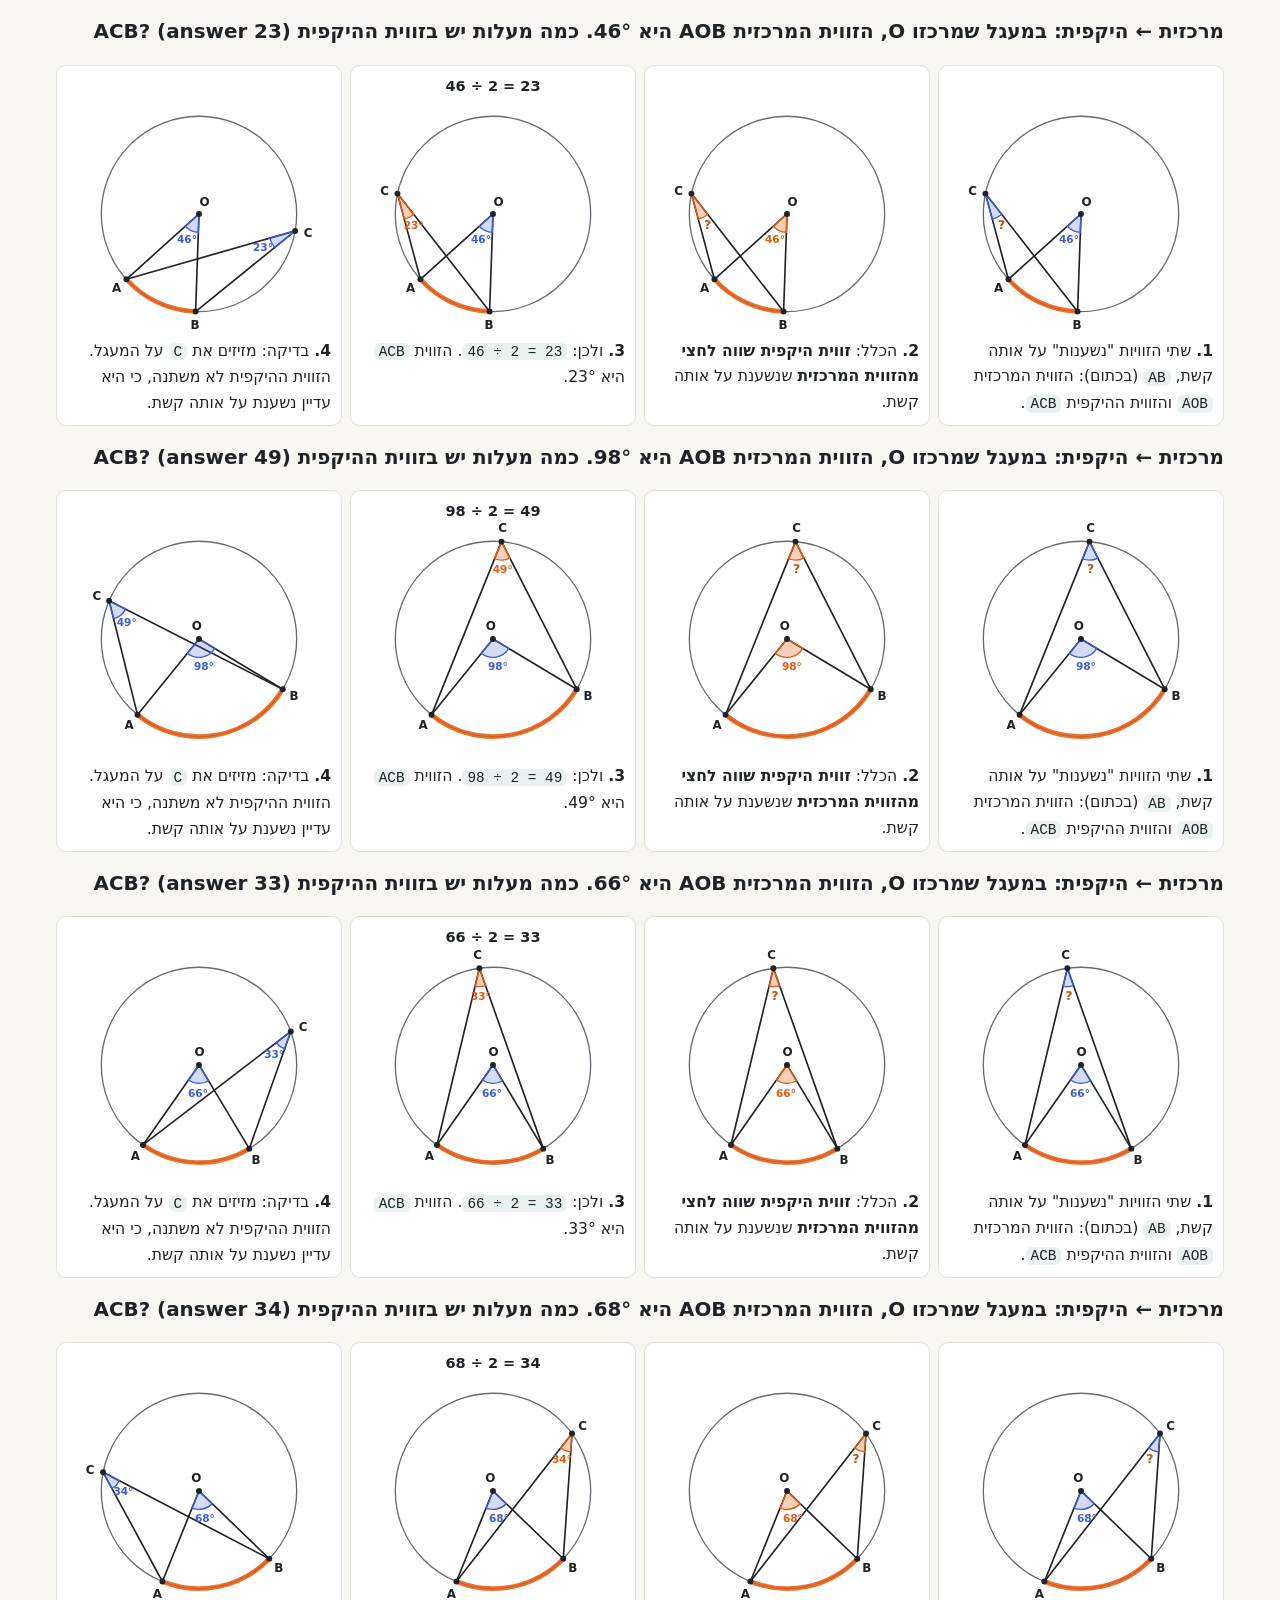
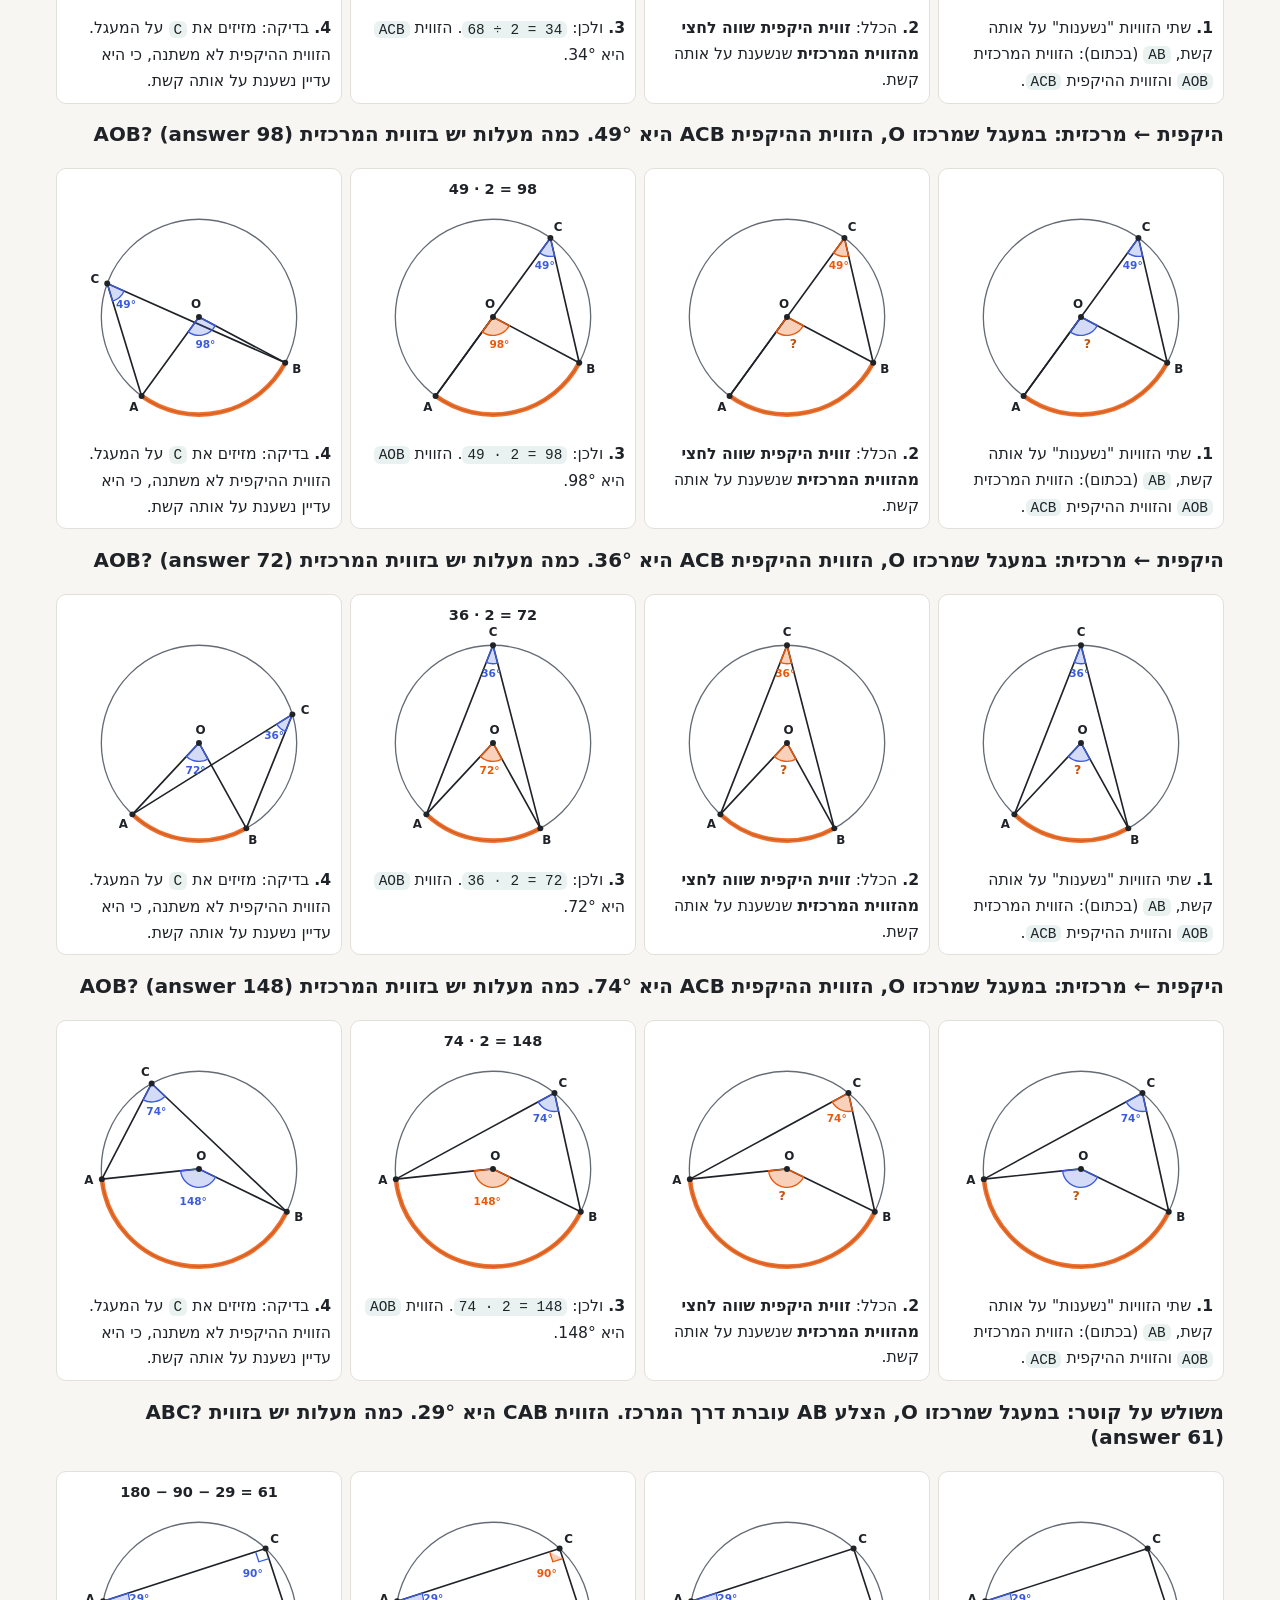
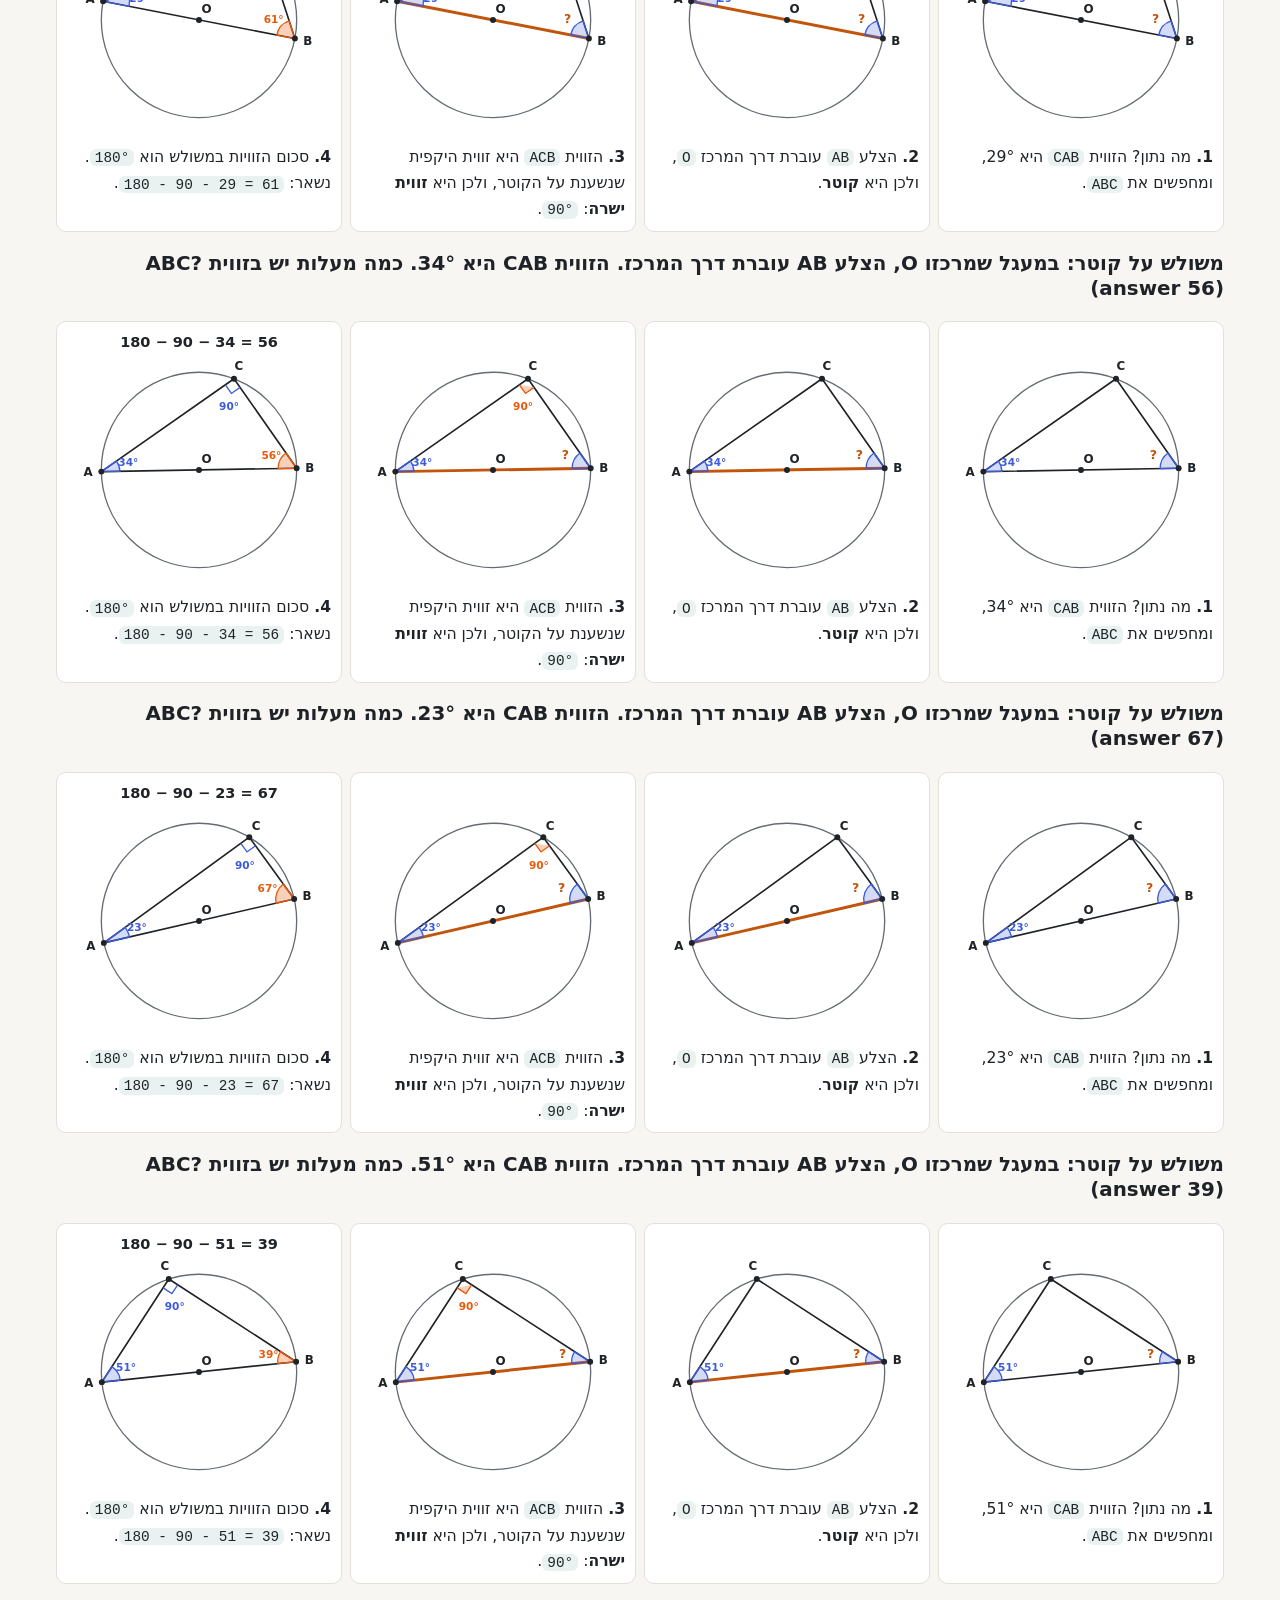
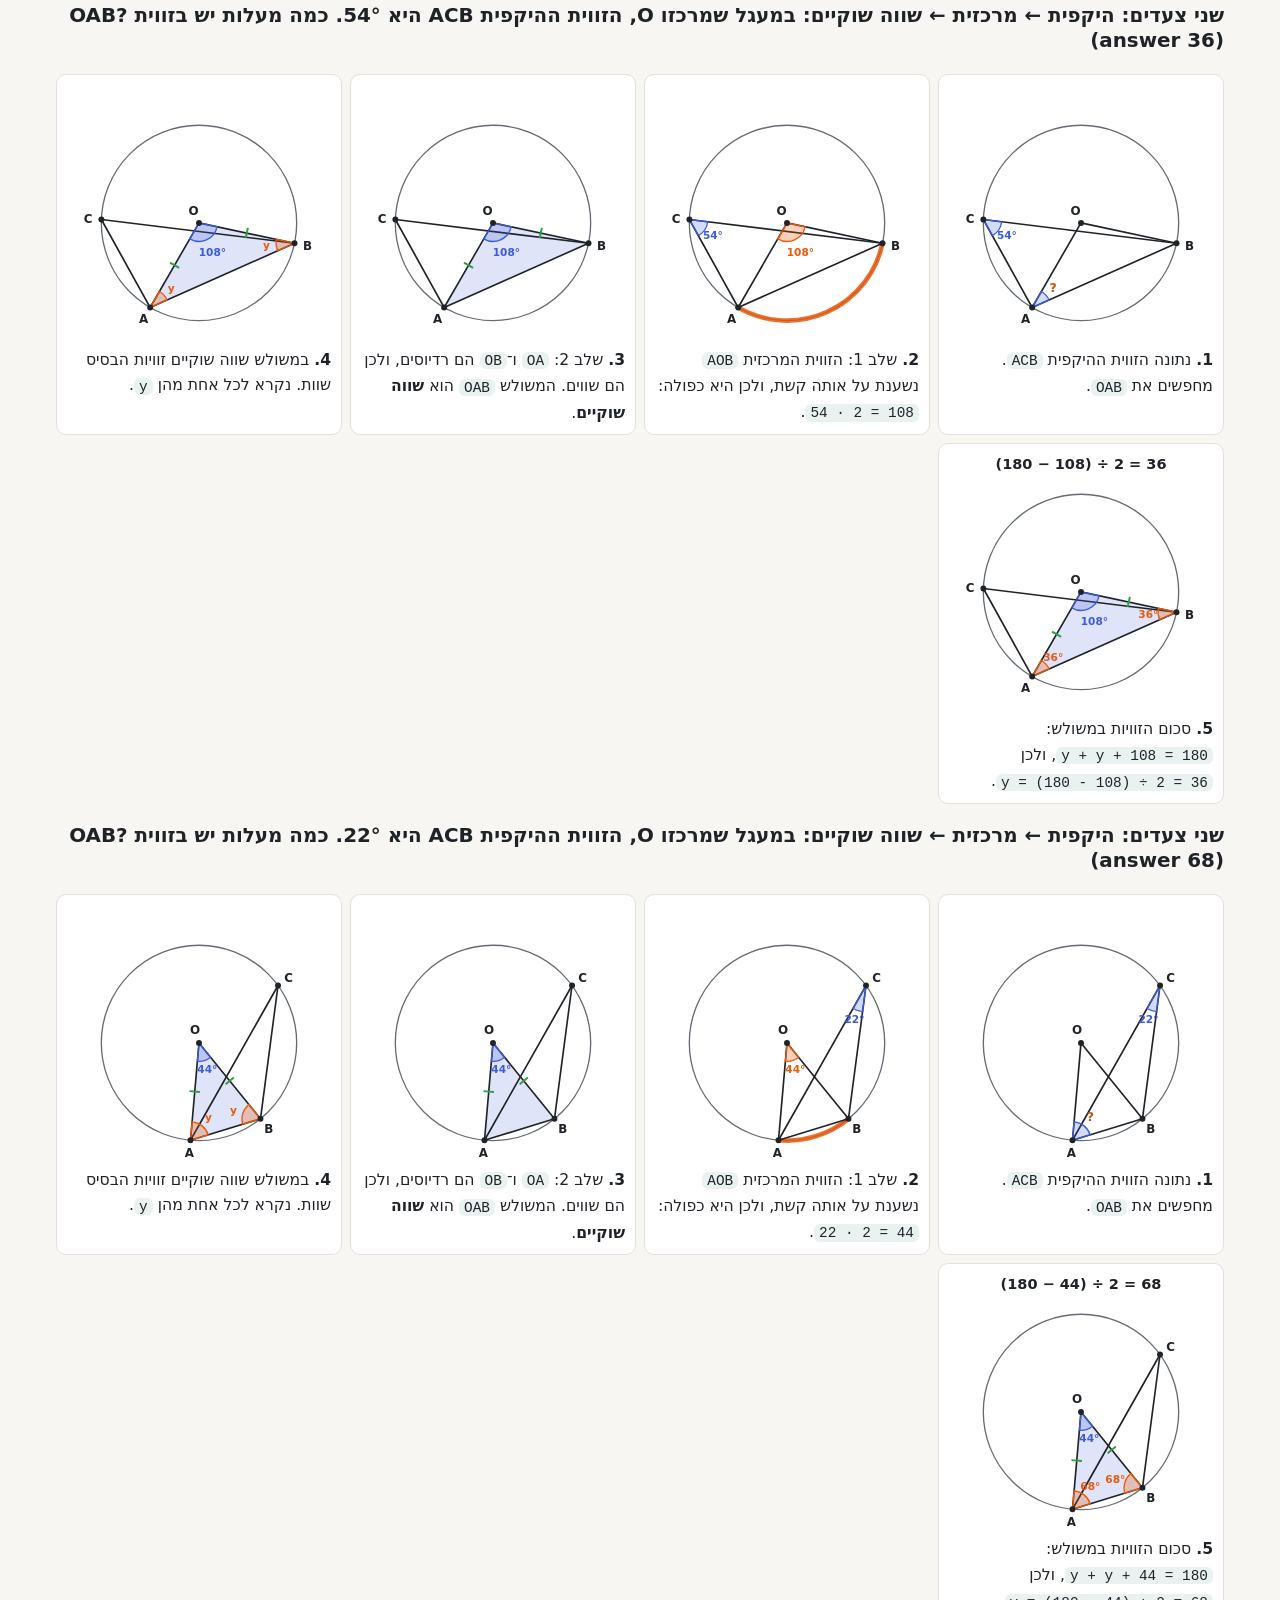
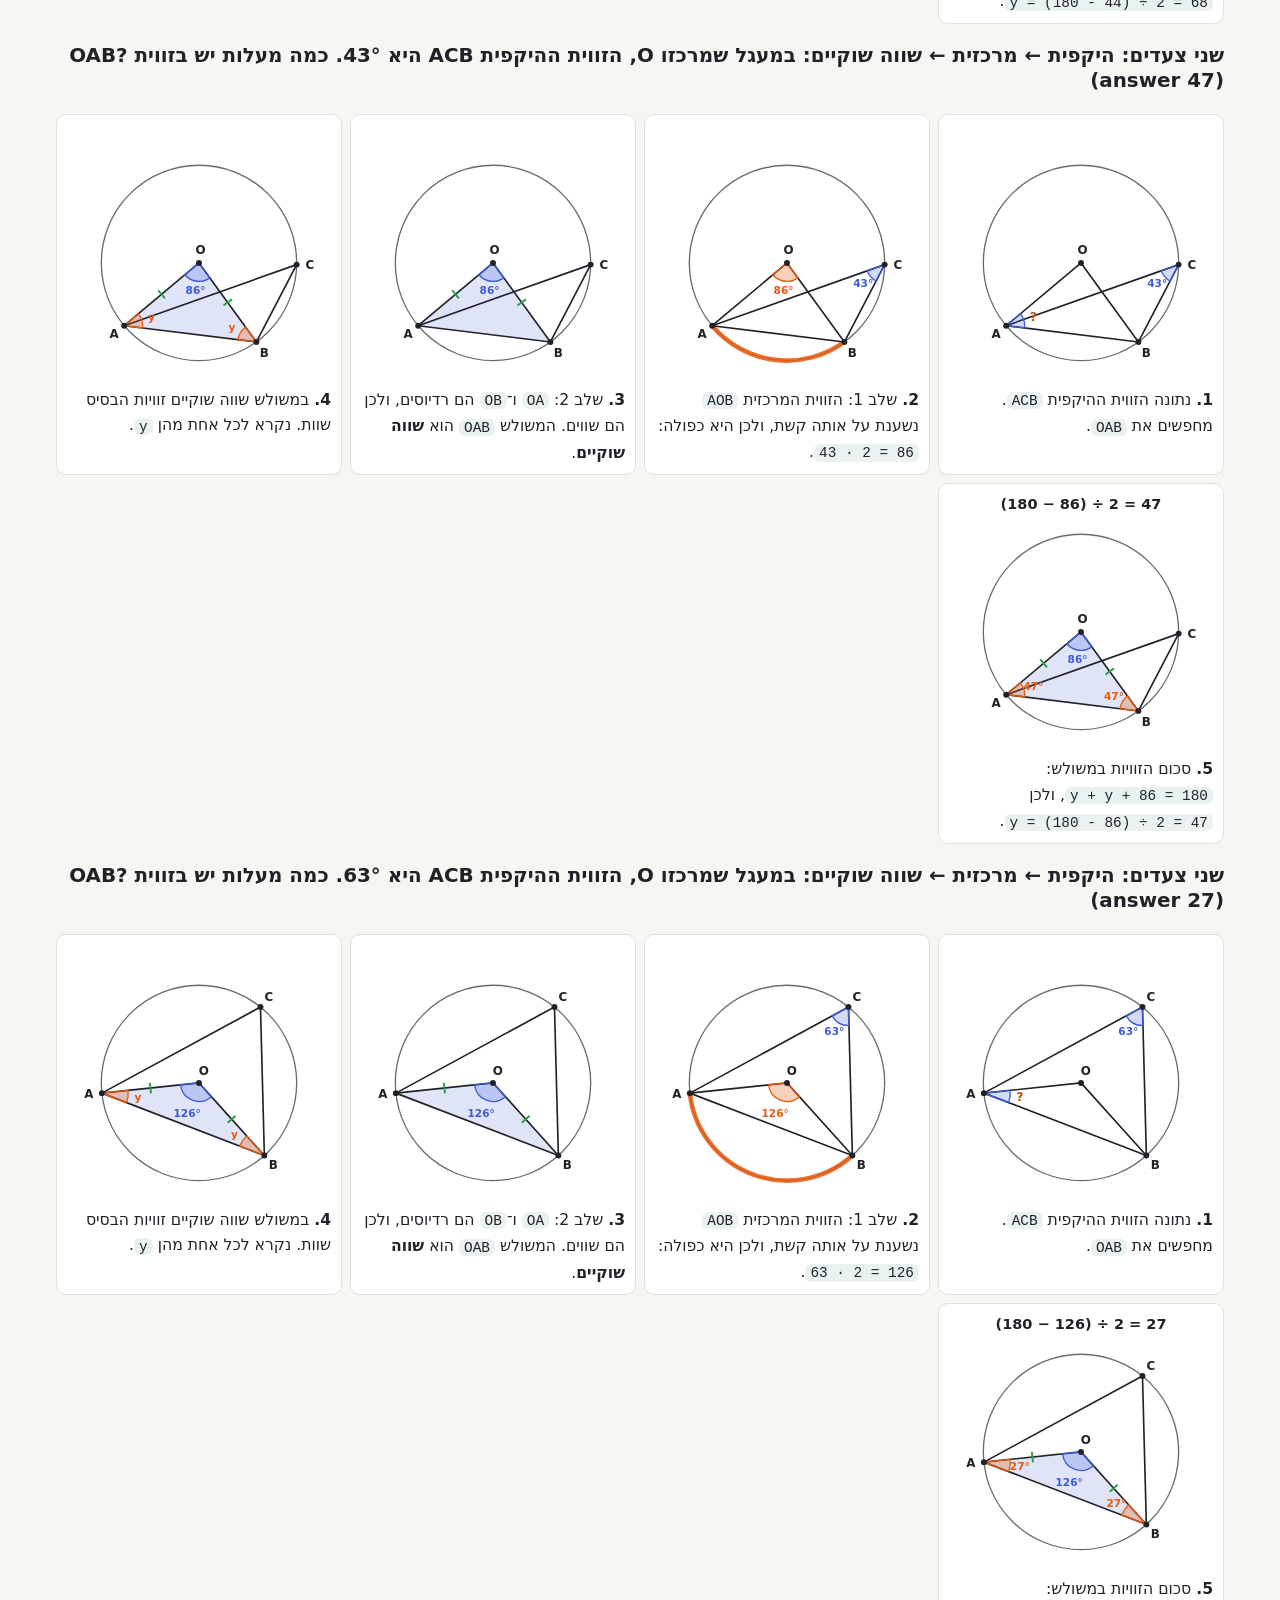
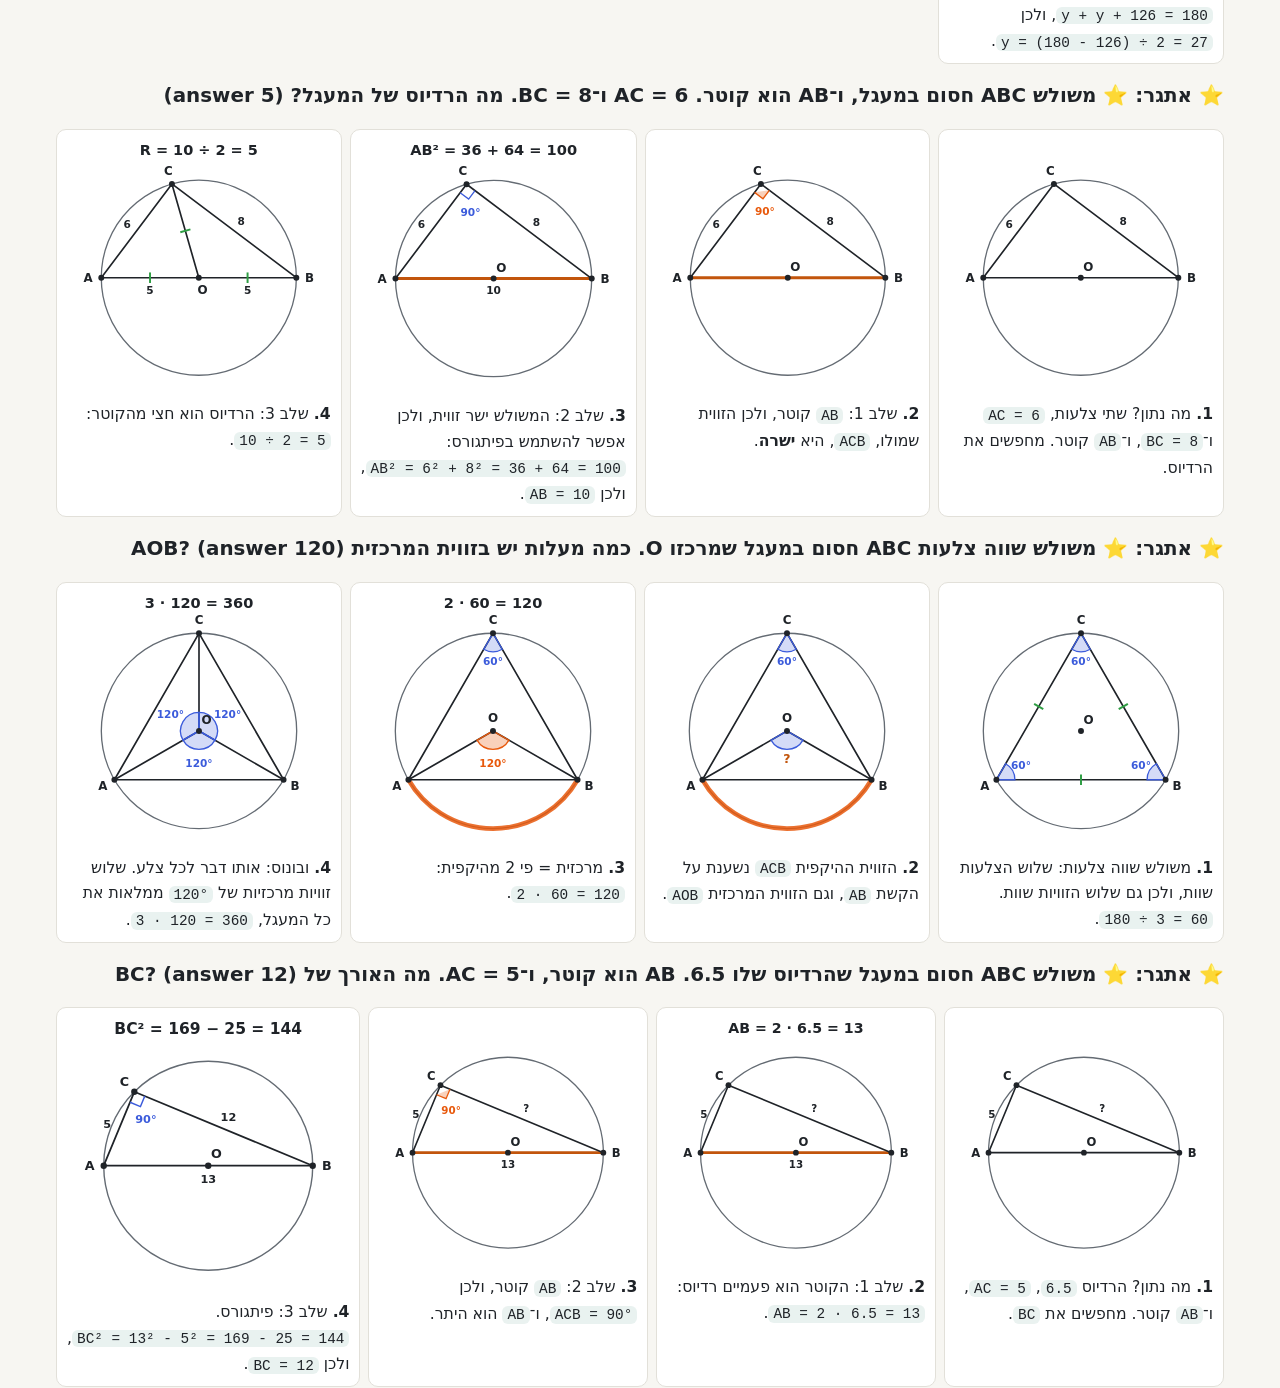
==== dev/solutions.html @ 39407cd6 "Course: triangle in a circle (high school); circle scene; animated exercise solutions Co-Authored-By" ====
<!doctype html>
<html lang="he" dir="rtl"><head><meta charset="utf-8"><title>Solution scenes</title>
<link rel="stylesheet" href="../styles.css"><style>.frames{display:grid;grid-template-columns:repeat(4,1fr);gap:8px}</style></head>
<body><main id="app" style="max-width:1200px;margin:auto"></main>
<script type="module">
// Dev check: every animated solution of a course's exercises, as still frames.
// ?course=<id>&seed=N
import { GENERATORS, rng } from '../js/generators.js';
import { sceneFrames } from '../js/scene.js';
const q = new URLSearchParams(location.search);
const id = q.get('course') || 'triangle-in-circle';
const ex = await (await fetch(`../content/courses/${id}/exercises.json`)).json();
const r = rng(Number(q.get('seed')) || 7);
const app = document.getElementById('app');
let n = 0, bad = 0;
for (const sec of ex.sections) {
  const items = sec.generate ? Array.from({ length: sec.generate.count || 1 }, () => GENERATORS[sec.generate.type](r, sec.generate)) : sec.items;
  for (const it of items) {
    if (!it.scene) continue;
    n++;
    const h = document.createElement('h3'); h.textContent = `${sec.title}: ${it.q.replace(/`/g, '')}  (answer ${it.answer})`; app.append(h);
    try { app.append(sceneFrames(it.scene)); } catch (e) { bad++; app.append(String(e)); }
  }
}
document.title = bad ? `${bad} broken` : `Solutions: ${n} ok`;
</script></body></html>
---- styles.css ----
:root {
  --bg: #f7f6f2;
  --panel: #ffffff;
  --ink: #1f2328;
  --muted: #646b73;
  --line: #e2e0d9;
  --accent: #2f7d6d;
  --accent-ink: #ffffff;
  --pos: #2f7d6d;
  --neg: #c2550c;
  --right: #e3f4ec;
  --right-line: #2f9e6e;
  --wrong: #fbe9e4;
  --wrong-line: #d0583a;
  --shadow: 0 1px 2px rgb(0 0 0 / 6%), 0 4px 14px rgb(0 0 0 / 5%);
  --radius: 14px;
}
@media (prefers-color-scheme: dark) {
  :root:not([data-theme="light"]) {
    --bg: #15171a; --panel: #1f2226; --ink: #e8e6e1; --muted: #9aa1a8; --line: #33373c;
    --accent: #4fb39d; --accent-ink: #0c1412; --pos: #5cc2aa; --neg: #f08a4b;
    --right: #173328; --right-line: #4fb39d; --wrong: #3a211b; --wrong-line: #f08a4b;
    --shadow: none;
  }
}
:root[data-theme="dark"] {
  --bg: #15171a; --panel: #1f2226; --ink: #e8e6e1; --muted: #9aa1a8; --line: #33373c;
  --accent: #4fb39d; --accent-ink: #0c1412; --pos: #5cc2aa; --neg: #f08a4b;
  --right: #173328; --right-line: #4fb39d; --wrong: #3a211b; --wrong-line: #f08a4b;
  --shadow: none;
}

* { box-sizing: border-box; }
html { -webkit-text-size-adjust: 100%; }
body {
  margin: 0; background: var(--bg); color: var(--ink);
  font: 17px/1.65 Rubik, system-ui, "Segoe UI", Arial, sans-serif;
}
a { color: var(--accent); }
h1, h2, h3 { line-height: 1.25; }
code { direction: ltr; unicode-bidi: isolate; font-family: ui-monospace, Consolas, monospace; font-size: .92em;
  background: color-mix(in srgb, var(--accent) 10%, transparent); padding: .05em .35em; border-radius: 6px; white-space: nowrap; }
.muted { color: var(--muted); }
.small { font-size: .85em; }
.row { display: flex; gap: 10px; flex-wrap: wrap; align-items: center; }
.row.end { justify-content: flex-end; }
.loading, .notice { max-width: 760px; margin: 40px auto; padding: 16px; }
.notice { background: var(--wrong); border-radius: var(--radius); }

.btn {
  display: inline-flex; align-items: center; gap: 6px; border: 0; cursor: pointer;
  background: var(--accent); color: var(--accent-ink); font: inherit; font-weight: 500;
  padding: 9px 16px; border-radius: 999px; text-decoration: none;
}
.btn.ghost { background: transparent; color: var(--ink); box-shadow: inset 0 0 0 1.5px var(--line); }
.btn.small { padding: 5px 12px; font-size: .88em; }
.btn:disabled { opacity: .4; cursor: default; }
.btn:focus-visible, .opt:focus-visible, .chip:focus-visible { outline: 3px solid var(--accent); outline-offset: 2px; }

/* layout */
.topbar { display: flex; align-items: baseline; gap: 14px; padding: 14px 16px; max-width: 1100px; margin: 0 auto; }
.brand { font-weight: 700; font-size: 1.3em; color: var(--ink); text-decoration: none; }
.tag { color: var(--muted); font-size: .9em; }
#app { max-width: 1100px; margin: 0 auto; padding: 0 16px 40px; }
.foot { max-width: 1100px; margin: 0 auto; padding: 24px 16px 40px; color: var(--muted); font-size: .85em; border-top: 1px solid var(--line); }

/* home */
.hero { padding: 28px 0 8px; }
.hero h1 { font-size: clamp(1.8em, 5vw, 2.6em); margin: 0 0 6px; }
.hero p { color: var(--muted); margin: 0; font-size: 1.1em; }
.chips { display: flex; gap: 8px; flex-wrap: wrap; margin: 22px 0; }
.chip { border: 0; font: inherit; cursor: pointer; padding: 6px 14px; border-radius: 999px; background: var(--panel); color: var(--ink); box-shadow: inset 0 0 0 1.5px var(--line); }
.chip.on { background: var(--ink); color: var(--bg); box-shadow: none; }
.grade { scroll-margin-top: 16px; }
.grade h2 { margin: 30px 0 12px; }
.grid { display: grid; gap: 18px; grid-template-columns: repeat(auto-fill, minmax(250px, 1fr)); }
.card { display: flex; flex-direction: column; background: var(--panel); border-radius: var(--radius); overflow: hidden; color: inherit; text-decoration: none; box-shadow: var(--shadow); border: 1px solid var(--line); transition: transform .15s; }
a.card:hover { transform: translateY(-3px); }
.card.soon { opacity: .65; }
.cover { position: relative; height: 120px; display: grid; place-items: center; font-size: 56px;
  background: linear-gradient(135deg, var(--c), color-mix(in srgb, var(--c) 55%, #000)); }
.badge { position: absolute; top: 10px; inset-inline-start: 10px; font-size: 12px; background: #fff; color: #222; padding: 2px 10px; border-radius: 999px; }
.card-body { padding: 14px 16px 16px; display: flex; flex-direction: column; gap: 4px; flex: 1; }
.card-body h3 { margin: 0; font-size: 1.15em; }
.card-body p { margin: 0; color: var(--muted); font-size: .92em; flex: 1; }
.meta { color: var(--muted); font-size: .82em; margin: 0; }
.card-foot { display: flex; justify-content: space-between; font-size: .82em; color: var(--muted); margin-top: 8px; }
.meter { height: 5px; background: var(--line); border-radius: 9px; overflow: hidden; margin-top: 6px; }
.meter i { display: block; height: 100%; background: var(--accent); }
.backup { display: flex; flex-wrap: wrap; gap: 10px; align-items: center; margin-top: 34px; color: var(--muted); font-size: .9em; }
.my-q { margin-top: 30px; }
.my-q ul { padding: 0; list-style: none; margin: 0; }
.my-q li { display: flex; justify-content: space-between; gap: 10px; align-items: center; padding: 8px 0; border-top: 1px solid var(--line); }

.topbar .nav { margin-inline-start: auto; color: var(--ink); text-decoration: none; font-weight: 500; font-size: .95em; }
.map-banner { display: flex; align-items: center; gap: 14px; margin-top: 22px; padding: 14px 18px; border-radius: var(--radius);
  background: var(--panel); border: 1px solid var(--line); box-shadow: var(--shadow); color: inherit; text-decoration: none; }
.map-banner .big { font-size: 34px; }
.map-banner .go { margin-inline-start: auto; font-size: 1.4em; color: var(--accent); }
.map-banner:hover { border-color: var(--accent); }

/* math map */
.jump { display: flex; gap: 6px; flex-wrap: wrap; margin: 18px 0 4px; font-size: .88em; }
.jump a { padding: 3px 10px; border-radius: 999px; background: var(--panel); border: 1px solid var(--line); color: var(--ink); text-decoration: none; }
.jump a:hover { border-color: var(--accent); }
.map .band { margin: 34px 0 4px; font-size: 1.5em; border-bottom: 2px solid var(--line); padding-bottom: 6px; }
.stage { scroll-margin-top: 16px; }
.stage h3 { margin: 18px 0 10px; }
.topics { display: grid; gap: 8px; grid-template-columns: repeat(auto-fill, minmax(230px, 1fr)); }
.topic { display: flex; align-items: center; gap: 8px; padding: 9px 12px; border-radius: 10px; font-size: .93em; line-height: 1.35;
  background: var(--panel); border: 1px solid var(--line); border-inline-start: 4px solid var(--c); color: var(--muted);
  text-decoration: none; transition: opacity .2s, transform .15s; }
.topic .te { flex: none; }
.topic.live { color: var(--ink); font-weight: 500; background: color-mix(in srgb, var(--c) 10%, var(--panel)); }
.topic.live:hover { transform: translateY(-2px); }
.topic .ts { margin-inline-start: auto; font-size: .82em; color: var(--accent); white-space: nowrap; }
.topic.dim { opacity: .18; }

/* course */
.crumbs { font-size: .88em; color: var(--muted); padding: 10px 0; }
.course-hero { display: flex; gap: 22px; align-items: center; padding: 24px; border-radius: var(--radius); color: #fff;
  background: linear-gradient(135deg, var(--c), color-mix(in srgb, var(--c) 50%, #000)); }
.course-hero .big { font-size: 72px; }
.course-hero h1 { margin: 2px 0 6px; }
.course-hero p { margin: 0 0 14px; opacity: .92; }
.course-hero .meta { color: #fff; opacity: .8; }
.course-hero .btn { background: #fff; color: #1f2328; }
.course-hero .btn.ghost { background: transparent; color: #fff; box-shadow: inset 0 0 0 1.5px rgb(255 255 255 / 60%); }
.panel { background: var(--panel); border: 1px solid var(--line); border-radius: var(--radius); padding: 6px 20px 16px; margin-top: 18px; }
.outcomes { columns: 2 220px; padding-inline-start: 20px; }
.lessons { list-style: none; padding: 0; margin: 0; }
.lessons a { display: flex; gap: 12px; align-items: center; padding: 10px 4px; border-top: 1px solid var(--line); color: inherit; text-decoration: none; }
.lessons a:hover .lt { color: var(--accent); }
.lessons .lt { flex: 1; font-weight: 500; }
.num { width: 30px; height: 30px; border-radius: 50%; display: grid; place-items: center; background: var(--line); font-size: .85em; flex: none; }
.num.done { background: var(--accent); color: var(--accent-ink); }

/* lesson */
.toolbar { display: flex; gap: 8px; flex-wrap: wrap; margin-bottom: 6px; }
.lesson { max-width: 760px; }
.lesson h1 { font-size: 2em; margin: 14px 0 8px; }
.lesson h2 { margin-top: 1.6em; }
.lesson-stuck, .quiz, .lesson-nav { max-width: 760px; }
/* "> 📜 סיפור" / "> 🛒 בחיים" / "> 💡" callout boxes */
.lesson blockquote { margin: 18px 0; padding: 10px 16px; border-radius: 12px; border-inline-start: 4px solid var(--accent);
  background: color-mix(in srgb, var(--accent) 8%, var(--panel)); }
.lesson blockquote p { margin: 6px 0; }
.lesson-stuck { margin: 18px 0; }
.lesson-nav { display: flex; justify-content: space-between; gap: 10px; margin-top: 26px; flex-wrap: wrap; }
.scene-slot { margin: 20px 0; }
.scene { margin: 0; background: var(--panel); border: 1px solid var(--line); border-radius: var(--radius); padding: 12px 14px; box-shadow: var(--shadow); }
.scene-cap { min-height: 3.3em; margin: 4px 2px 10px; font-size: 1.05em; }
.scene-bar { display: flex; justify-content: space-between; align-items: center; }
.scene-count { color: var(--muted); font-size: .85em; }
.stuck { margin-top: 8px; }
.frames { display: none; grid-template-columns: repeat(auto-fill, minmax(260px, 1fr)); gap: 12px; }
.frame { margin: 0; background: var(--panel); border: 1px solid var(--line); border-radius: 10px; padding: 8px 10px; font-size: .92em; }
body.static .scene { display: none; }
body.static .frames { display: grid; }

/* number line svg */
.nl { width: 100%; height: auto; display: block; direction: ltr; cursor: pointer; user-select: none; }
.nl .axis { stroke: var(--ink); stroke-width: 2; }
.nl .tick { stroke: var(--ink); stroke-width: 1.5; }
.nl .tick.zero { stroke-width: 3; }
.nl .tick-label { fill: var(--muted); font-size: 15px; font-family: Rubik, system-ui, sans-serif; }
.nl .tick-label.zero { fill: var(--ink); font-weight: 700; }
.nl .pt { fill: var(--accent); transform-box: fill-box; transform-origin: center; }
.nl .pt.pop { animation: pop .45s ease-out both; }
.nl .arc { fill: none; stroke-width: 3; stroke-linecap: round; }
.nl .arc.pos { stroke: var(--pos); } .nl .arc.neg { stroke: var(--neg); }
.nl .head.pos { fill: var(--pos); } .nl .head.neg { fill: var(--neg); }
.nl .arc-label { font: 700 16px Rubik, system-ui, sans-serif; }
.nl .arc-label.pos { fill: var(--pos); } .nl .arc-label.neg { fill: var(--neg); }
.nl .nl-label { fill: var(--ink); font: 700 22px Rubik, system-ui, sans-serif; }
.nl .marker text { font-size: 30px; }
.blocks .rod { fill: color-mix(in srgb, var(--accent) 75%, var(--panel)); stroke: var(--accent); stroke-width: 1.5; }
.blocks .rod-line { stroke: var(--panel); stroke-width: 1; opacity: .7; }
.blocks .one { fill: #e8a33d; stroke: #b7791f; stroke-width: 1.5; }
.blocks .one.gone { opacity: .25; }
.shapes .shape, .shape-fig .shape { fill: color-mix(in srgb, #3b5bdb 16%, var(--panel)); stroke: #3b5bdb; stroke-width: 3; stroke-linejoin: round; }
.shapes .corner { fill: var(--neg); }
.shapes .side { stroke: var(--neg); stroke-width: 6; stroke-linecap: round; }
.shapes .mark { transform-box: fill-box; transform-origin: center; }
.shapes .mark-n { font: 700 15px Rubik, system-ui, sans-serif; fill: var(--neg); }
.shapes .shape-name { font-size: 17px; fill: var(--ink); }
.measure .bar { stroke-width: 2; }
.measure .bar-0 { fill: #f2b84b; stroke: #b7791f; }
.measure .bar-1 { fill: #7fb7e6; stroke: #2f6fa8; }
.measure .bar-2 { fill: #9bd3a8; stroke: #2f7d4f; }
.measure .bar-3 { fill: #e6a0c4; stroke: #a8326e; }
.measure .unit-tick { stroke: rgb(0 0 0 / 40%); stroke-width: 1.5; }
.measure .unit-n { font: 700 18px Rubik, system-ui, sans-serif; fill: var(--ink); }
.measure .bar-name { font-size: 17px; fill: var(--ink); }
.balance .stand { fill: var(--line); stroke: var(--muted); stroke-width: 2; }
.balance .beam { stroke: var(--ink); stroke-width: 6; stroke-linecap: round; }
.balance .string { stroke: var(--muted); stroke-width: 1.5; }
.balance .pan { fill: color-mix(in srgb, var(--accent) 25%, var(--panel)); stroke: var(--accent); stroke-width: 2; }
.balance .items { font-size: 30px; }
svg.circle { max-width: 420px; margin-inline: auto; display: block; }
.circle .rim { fill: none; stroke: var(--muted); stroke-width: 2; }
.circle .cseg { stroke: var(--ink); stroke-width: 2.5; stroke-linecap: round; }
.circle .cseg.hot { stroke: var(--neg); stroke-width: 4.5; }
.circle .cfill { fill: color-mix(in srgb, #3b5bdb 16%, transparent); stroke: none; }
.circle .carc { fill: none; stroke: #e8590c; stroke-width: 7; stroke-linecap: round; opacity: .85; }
.circle .cbis { stroke: #2f9e44; stroke-width: 2; stroke-dasharray: 7 5; }
.circle .cmid { fill: #2f9e44; }
.circle .cmark { stroke: #2f9e44; stroke-width: 3; }
.circle .cang { fill: color-mix(in srgb, #3b5bdb 22%, transparent); stroke: #3b5bdb; stroke-width: 2; }
.circle .cang.sq { fill: none; }
.circle .cang.hot { fill: color-mix(in srgb, #e8590c 28%, transparent); stroke: #e8590c; }
.circle .cang-l { font: 700 16px Rubik, system-ui, sans-serif; fill: #3b5bdb; }
.circle .cang-l.hot { fill: #e8590c; }
.circle .cang-l.q { fill: var(--neg); font-size: 19px; }
.circle .cside { font: 700 16px Rubik, system-ui, sans-serif; fill: var(--ink); }
.circle .cpt { fill: var(--ink); }
.circle .cpt-l { font: 700 18px Rubik, system-ui, sans-serif; fill: var(--ink); }
.fig.circle-fig { width: min(100%, 260px); }
.ex-sol .scene { margin-top: 10px; }
.fig.fig-wide { width: min(100%, 460px); }
.blocks .cross { stroke: var(--neg); stroke-width: 2.5; stroke-linecap: round; }
@keyframes pop { from { transform: scale(0); } 70% { transform: scale(1.4); } to { transform: scale(1); } }

/* questions */
.quiz h2 { margin-bottom: 4px; }
.q { padding: 14px 0; border-top: 1px solid var(--line); }
.q-prompt { font-weight: 500; margin: 0 0 10px; }
.q-opts { display: grid; gap: 8px; grid-template-columns: repeat(auto-fit, minmax(130px, 1fr)); }
.opt { font: inherit; text-align: center; cursor: pointer; padding: 10px 12px; border-radius: 10px; background: var(--bg); color: var(--ink); border: 1.5px solid var(--line); }
.opt:hover:not(:disabled) { border-color: var(--accent); }
.opt:disabled { cursor: default; }
.opt.right { background: var(--right); border-color: var(--right-line); }
.opt.wrong { background: var(--wrong); border-color: var(--wrong-line); }
.q-expl { margin: 10px 0 0; }
.quiz-result { padding-top: 10px; border-top: 1px solid var(--line); }

/* exercises page */
.ex-head h1 { margin: 6px 0 4px; }
.ex-score { position: sticky; top: 0; z-index: 1; background: var(--bg); padding: 10px 0; display: flex; align-items: center; gap: 12px; }
.ex-score .meter { flex: 1; margin: 0; }
.ex-score .sc { font-weight: 500; white-space: nowrap; }
.ex-list { max-width: 760px; }
.ex-sec { margin: 26px 0 8px; font-size: 1.25em; }
.ex { display: flex; gap: 12px; padding: 14px; margin-bottom: 10px; background: var(--panel); border: 1px solid var(--line); border-radius: var(--radius); break-inside: avoid; }
.ex.ok { border-color: var(--right-line); background: color-mix(in srgb, var(--right) 55%, var(--panel)); }
.ex-n { flex: none; width: 30px; height: 30px; border-radius: 50%; display: grid; place-items: center; background: var(--line); font-size: .85em; font-weight: 500; }
.ex.ok .ex-n { background: var(--right-line); color: #fff; }
.ex-body { flex: 1; min-width: 0; }
.ex .q-opts { display: flex; flex-wrap: wrap; gap: 8px; }
.ex .opt { min-width: 64px; padding: 7px 16px; }
.ex-form { display: flex; gap: 8px; align-items: center; flex-wrap: wrap; }
.ex-form input { font: inherit; width: 8em; padding: 7px 10px; border-radius: 10px; border: 1.5px solid var(--line); background: var(--bg); color: var(--ink); text-align: center; }
.ex-form input:focus { outline: 3px solid color-mix(in srgb, var(--accent) 40%, transparent); border-color: var(--accent); }
.ex-form input.bad { border-color: var(--wrong-line); }
.ex-fb { margin: 8px 0 0; }
.ex-tools { display: flex; gap: 8px; flex-wrap: wrap; margin-top: 10px; }
.ex-hint, .ex-sol { margin-top: 10px; padding: 8px 12px; border-radius: 10px; background: color-mix(in srgb, var(--accent) 8%, var(--panel)); }
.fig { width: min(100%, 320px); height: auto; display: block; margin: 4px 0 10px; }
.fig.shape-fig { width: 130px; }
.fig .tri { fill: color-mix(in srgb, var(--accent) 12%, transparent); stroke: var(--ink); stroke-width: 2; stroke-linejoin: round; }
.fig .ang { font: 600 14px Rubik, system-ui, sans-serif; fill: var(--ink); }
.fig .ang.q { fill: var(--neg); font-size: 18px; }
@media print {
  .ex-score, .ex-tools, .ex-fb, .ex-hint, .ex-sol, .ex-form button { display: none !important; }
  .ex { border-color: #bbb; }
  .ex-form input { border: 0; border-bottom: 1.5px solid #000; border-radius: 0; }
}

/* game layer: .g-light shows in light+full, .g-full only in full */
body.game-off .g-light, body:not(.game-full) .g-full { display: none !important; }
.chip-game { position: relative; text-decoration: none; color: var(--ink); font-size: .9em; padding: 4px 12px; border-radius: 999px;
  background: var(--panel); border: 1px solid var(--line); white-space: nowrap; }
.xp-pop { position: absolute; inset-inline-start: 50%; top: -4px; font-weight: 700; color: var(--accent); pointer-events: none;
  animation: xpup 1.1s ease-out forwards; }
@keyframes xpup { from { opacity: 1; transform: translateY(0); } to { opacity: 0; transform: translateY(-28px); } }
.toast { position: fixed; bottom: 22px; inset-inline-start: 50%; transform: translateX(50%); z-index: 20; background: var(--ink); color: var(--bg);
  padding: 10px 18px; border-radius: 999px; box-shadow: 0 6px 24px rgb(0 0 0 / 25%); animation: toastin .3s ease-out; transition: opacity .4s; }
.toast.out { opacity: 0; }
@keyframes toastin { from { opacity: 0; translate: 0 14px; } to { opacity: 1; translate: 0 0; } }
.confetti { position: fixed; inset: 0; pointer-events: none; z-index: 19; overflow: hidden; }
.confetti span { position: absolute; top: -40px; left: var(--x); font-size: 22px; animation: fall var(--d) ease-in forwards; }
@keyframes fall { to { transform: translateY(105vh) rotate(var(--r)); } }
.modes { display: grid; gap: 10px; grid-template-columns: repeat(auto-fit, minmax(180px, 1fr)); }
.mode { display: flex; flex-direction: column; gap: 4px; align-items: flex-start; text-align: start; font: inherit; cursor: pointer;
  padding: 12px 14px; border-radius: 12px; background: var(--bg); color: var(--ink); border: 2px solid var(--line); }
.mode.on { border-color: var(--accent); background: color-mix(in srgb, var(--accent) 10%, var(--panel)); }
.mode .big, .ach .big { font-size: 28px; }
.stats { display: flex; gap: 12px; flex-wrap: wrap; }
.stats div { flex: 1; min-width: 110px; padding: 10px 14px; border-radius: 12px; background: var(--bg); display: flex; flex-direction: column; }
.stats b { font-size: 1.6em; }
.ach { display: grid; gap: 10px; grid-template-columns: repeat(auto-fill, minmax(170px, 1fr)); }
.ach .a { display: flex; flex-direction: column; gap: 2px; padding: 12px; border-radius: 12px; background: var(--bg); border: 1px solid var(--line); opacity: .45; filter: grayscale(1); }
.ach .a.got { opacity: 1; filter: none; border-color: var(--accent); }

/* stuck dialog */
.stuck-dlg { border: 0; border-radius: var(--radius); background: var(--panel); color: var(--ink); max-width: min(560px, calc(100vw - 32px)); padding: 6px 22px 18px; }
.stuck-dlg::backdrop { background: rgb(0 0 0 / 45%); }
.stuck-dlg h3 { margin: 18px 0 8px; font-size: 1em; }
.help-list { padding-inline-start: 18px; margin: 0 0 14px; }
.help-list li { margin-bottom: 8px; }

/* feed mode */
body.feed-mode .topbar, body.feed-mode .foot { display: none; }
body.feed-mode #app { max-width: none; padding: 0; }
.feed { height: 100dvh; overflow-y: auto; scroll-snap-type: y mandatory; overscroll-behavior: contain; scrollbar-width: none; }
.feed::-webkit-scrollbar { display: none; }
.fcard { height: 100dvh; scroll-snap-align: start; scroll-snap-stop: always; display: flex; flex-direction: column; justify-content: center;
  gap: 8px; max-width: 520px; margin: 0 auto; padding: 70px 20px 40px; text-align: center; }
.fcard h2 { margin: 0; font-size: 1.7em; }
.fcard .big { font-size: 72px; }
.fcard .fcap { font-size: 1.25em; margin: 10px 0 0; }
.fcard.q { text-align: start; }
.fcard.q .q { border: 0; }
.fcard.q .q-prompt { font-size: 1.3em; }
.fcard.q .q-opts { grid-template-columns: 1fr; }
.fcard.q .tf .q-opts { grid-template-columns: 1fr 1fr; }
.fcard.q .opt { padding: 14px; font-size: 1.1em; }
.qtag { color: var(--muted); margin: 0; }
.hint { color: var(--accent); font-weight: 500; }
.fcard.end .row { justify-content: center; }
.feed-top { position: fixed; inset: 0 0 auto 0; z-index: 2; display: flex; align-items: center; gap: 14px; padding: 12px 16px;
  background: linear-gradient(var(--bg) 60%, transparent); max-width: 560px; margin: 0 auto; }
.feed-top .x { flex: none; width: 32px; height: 32px; display: grid; place-items: center; border-radius: 50%;
  text-decoration: none; color: var(--ink); font-size: 1.1em; box-shadow: inset 0 0 0 1.5px var(--line); }
.feed-prog { flex: 1; height: 6px; border-radius: 9px; background: var(--line); overflow: hidden; }
.feed-prog i { display: block; height: 100%; width: 0; background: var(--accent); transition: width .3s; }
.goal { font-size: .9em; white-space: nowrap; }

@media (max-width: 600px) {
  .course-hero { flex-direction: column; align-items: flex-start; padding: 18px; }
  .course-hero .big { font-size: 52px; }
  .tag { display: none; }
}

@media (prefers-reduced-motion: reduce) {
  * { animation: none !important; transition: none !important; }
}

@media print {
  .topbar, .toolbar, .foot, .lesson-nav, .crumbs, .stuck, .lesson-stuck, .q-expl, .quiz-result { display: none !important; }
  body { background: #fff; color: #000; font-size: 13pt; }
  .scene { display: none; }
  .frames { display: grid; }
  .frame, .panel { break-inside: avoid; border-color: #bbb; }
}
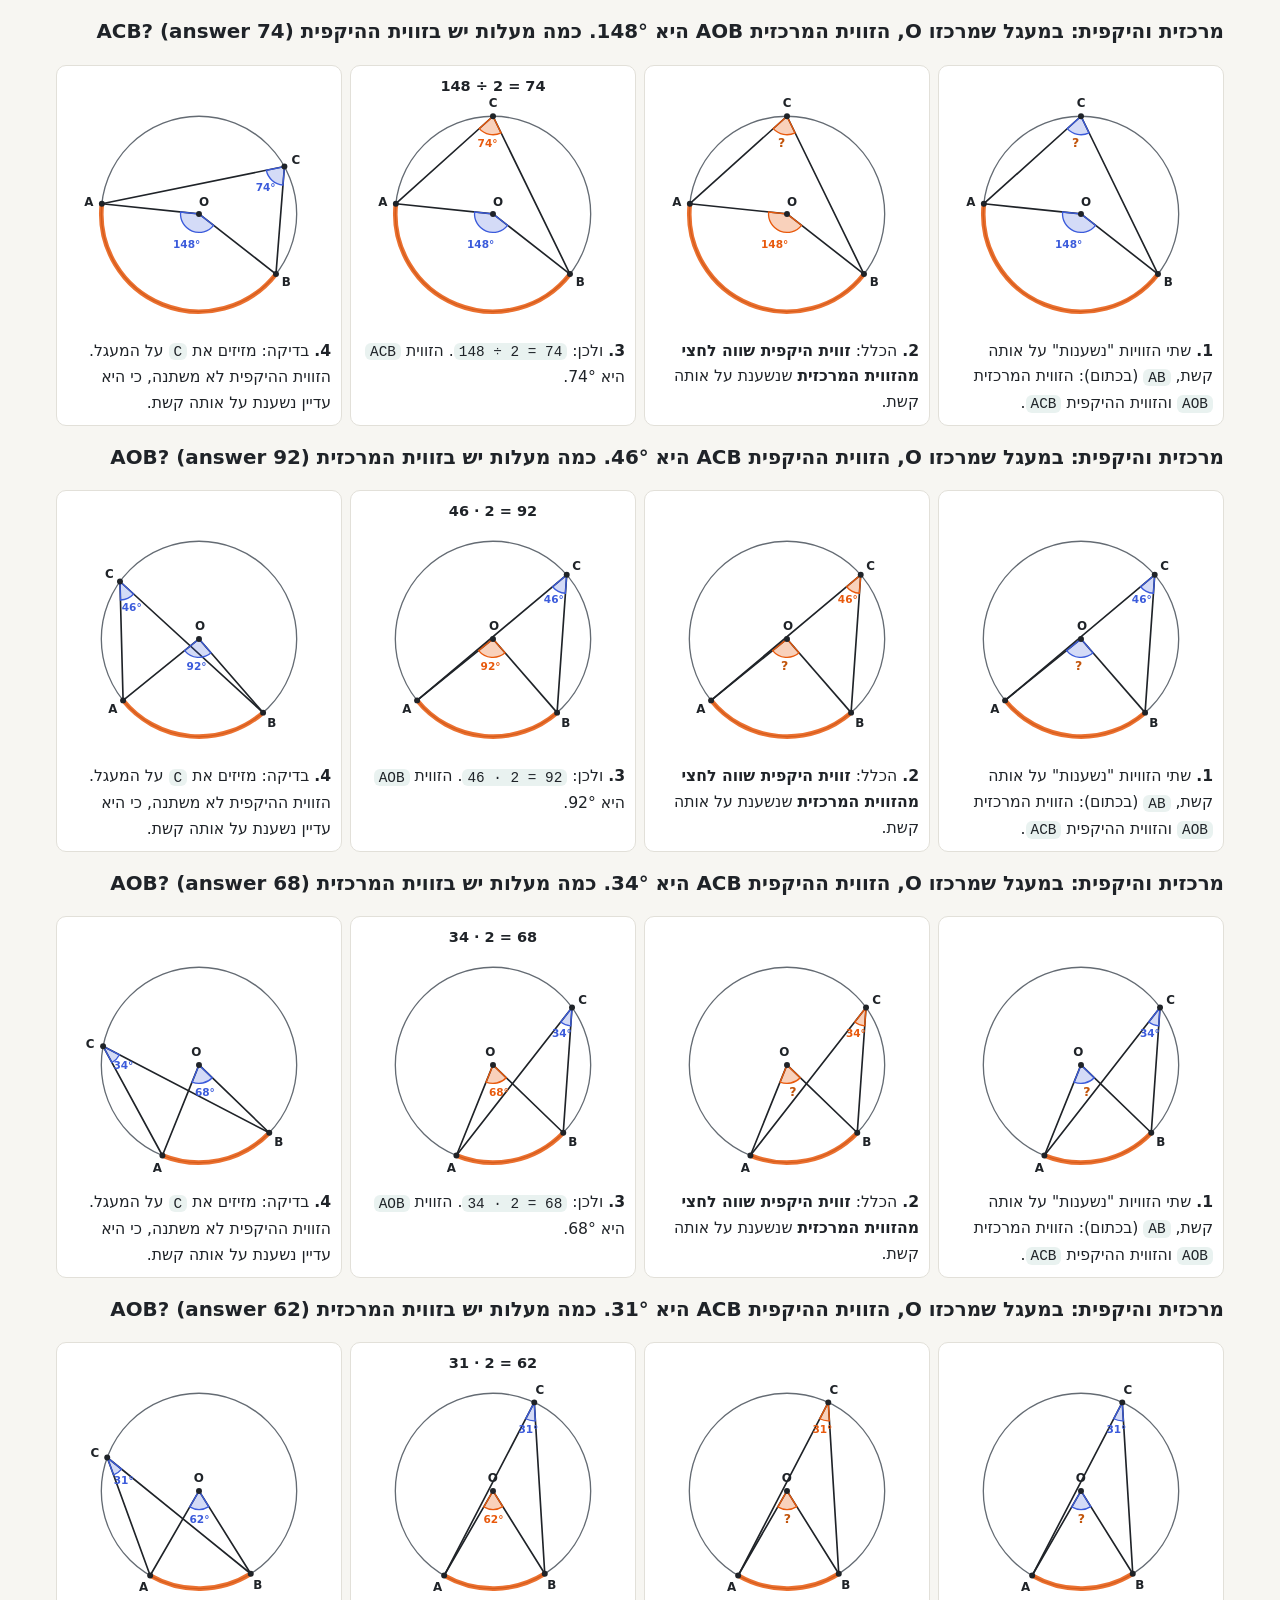
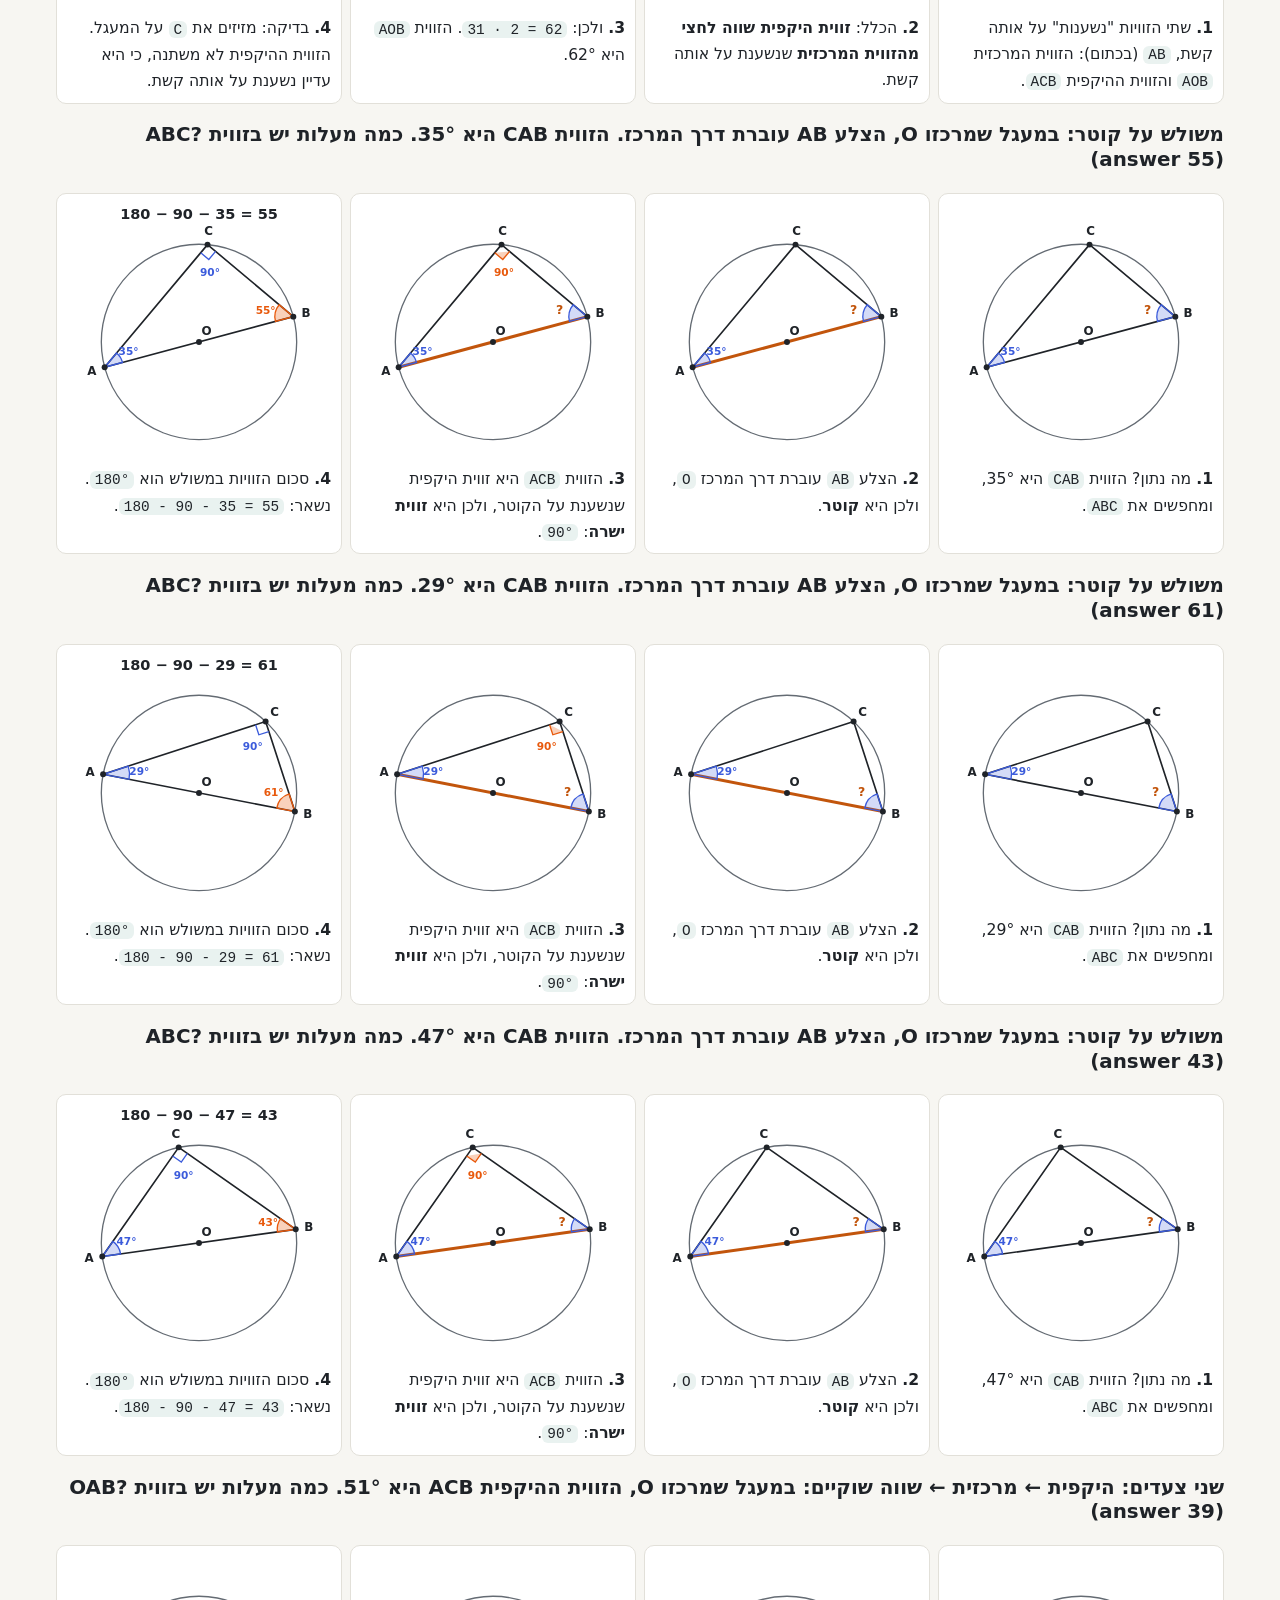
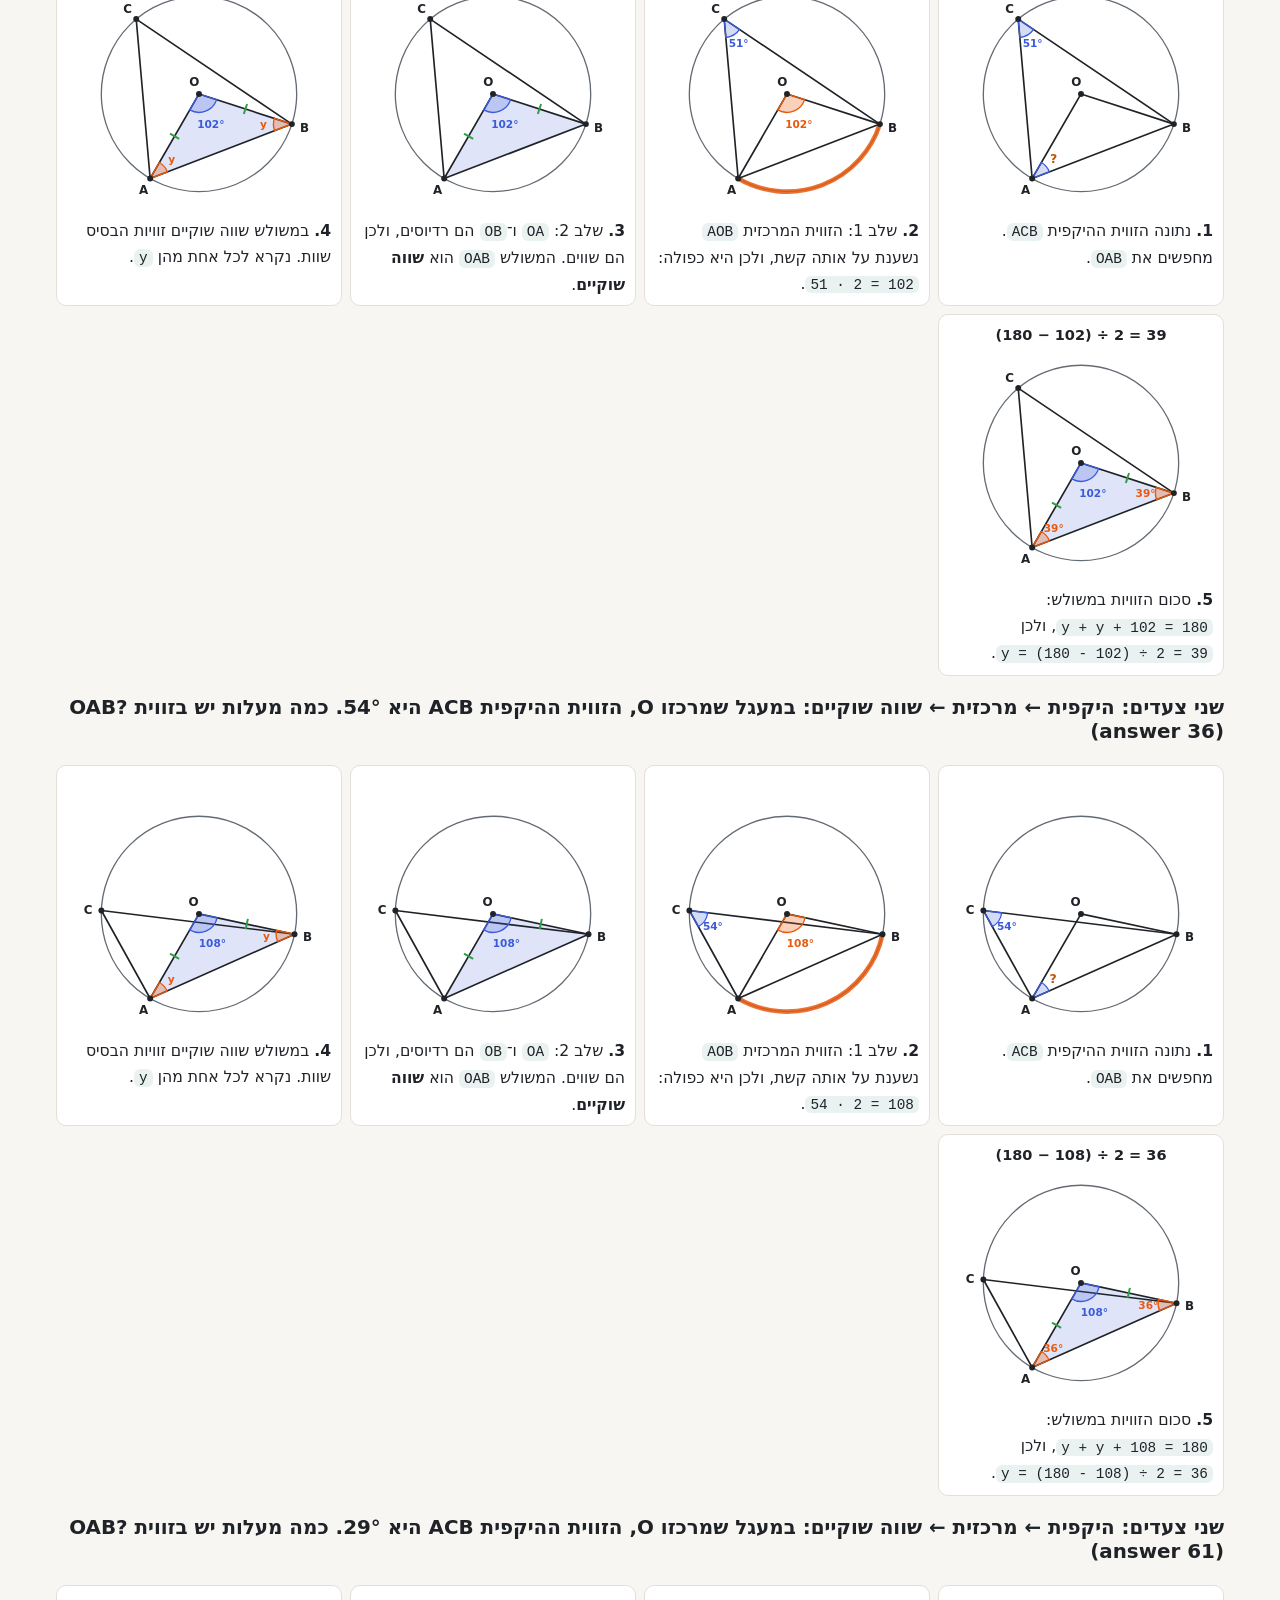
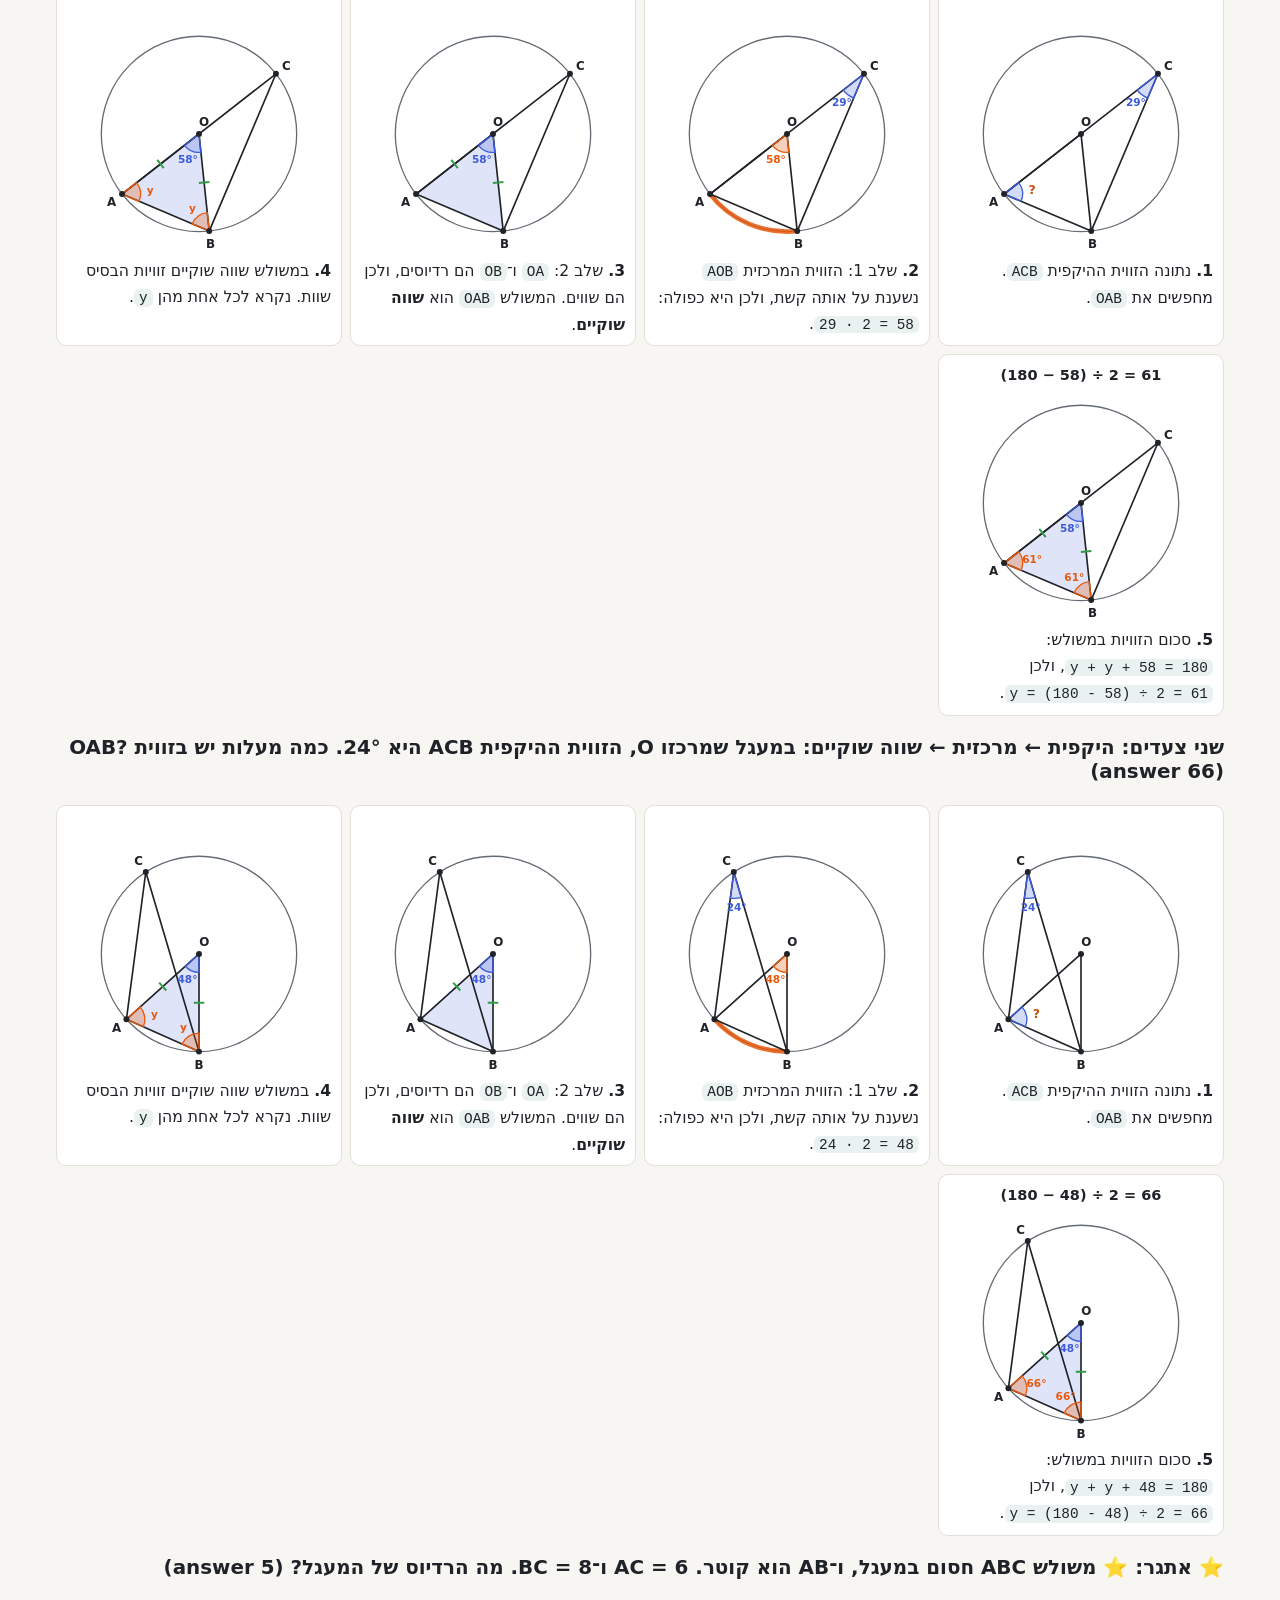
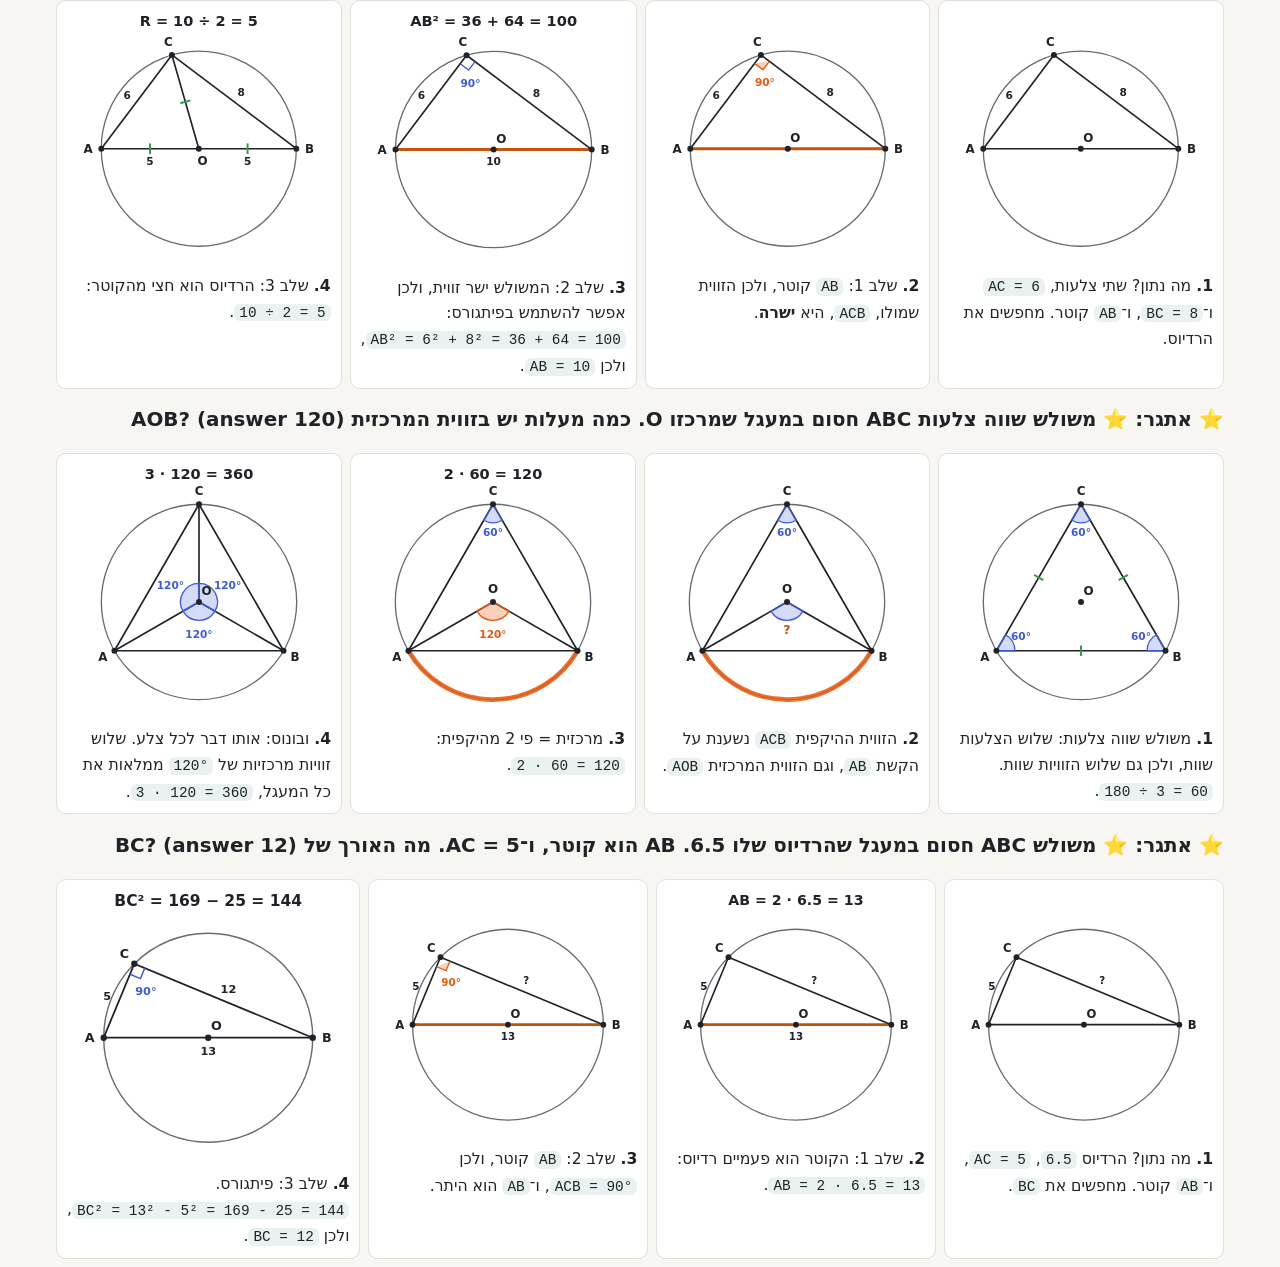
==== commit cca46855: "Course: what is multiplication (grade 2); groups scene module; plan.md points-first rule; no repeate" ====
--- a/dev/solutions.html
+++ b/dev/solutions.html
@@ -5,7 +5,7 @@
 <script type="module">
 // Dev check: every animated solution of a course's exercises, as still frames.
 // ?course=<id>&seed=N
-import { GENERATORS, rng } from '../js/generators.js';
+import { GENERATORS, rng, generateSection } from '../js/generators.js';
 import { sceneFrames } from '../js/scene.js';
 const q = new URLSearchParams(location.search);
 const id = q.get('course') || 'triangle-in-circle';
@@ -14,7 +14,7 @@
 const app = document.getElementById('app');
 let n = 0, bad = 0;
 for (const sec of ex.sections) {
-  const items = sec.generate ? Array.from({ length: sec.generate.count || 1 }, () => GENERATORS[sec.generate.type](r, sec.generate)) : sec.items;
+  const items = sec.generate ? generateSection(GENERATORS[sec.generate.type], r, sec.generate) : sec.items;
   for (const it of items) {
     if (!it.scene) continue;
     n++;
--- a/styles.css
+++ b/styles.css
@@ -175,9 +175,16 @@
 .nl .nl-label { fill: var(--ink); font: 700 22px Rubik, system-ui, sans-serif; }
 .nl .marker text { font-size: 30px; }
 .blocks .rod { fill: color-mix(in srgb, var(--accent) 75%, var(--panel)); stroke: var(--accent); stroke-width: 1.5; }
+.blocks .flat { fill: color-mix(in srgb, #7048e8 60%, var(--panel)); stroke: #5f3dc4; stroke-width: 1.5; }
 .blocks .rod-line { stroke: var(--panel); stroke-width: 1; opacity: .7; }
 .blocks .one { fill: #e8a33d; stroke: #b7791f; stroke-width: 1.5; }
-.blocks .one.gone { opacity: .25; }
+.blocks .one.gone, .blocks g.gone { opacity: .25; }
+.groups .g-plate { fill: color-mix(in srgb, #e8a33d 14%, var(--panel)); stroke: #e8a33d; stroke-width: 2; }
+.groups .g-band { fill: none; stroke: var(--accent); stroke-width: 2.5; stroke-dasharray: 6 4; }
+.groups .g-dot { fill: #e8a33d; stroke: #b7791f; stroke-width: 1.5; }
+.groups .g-item { font-size: 24px; }
+.groups .g-count { fill: var(--accent); font-size: 20px; font-weight: 700; font-family: Rubik, system-ui, sans-serif; }
+.fig.groups-fig { width: min(100%, 360px); }
 .shapes .shape, .shape-fig .shape { fill: color-mix(in srgb, #3b5bdb 16%, var(--panel)); stroke: #3b5bdb; stroke-width: 3; stroke-linejoin: round; }
 .shapes .corner { fill: var(--neg); }
 .shapes .side { stroke: var(--neg); stroke-width: 6; stroke-linecap: round; }
